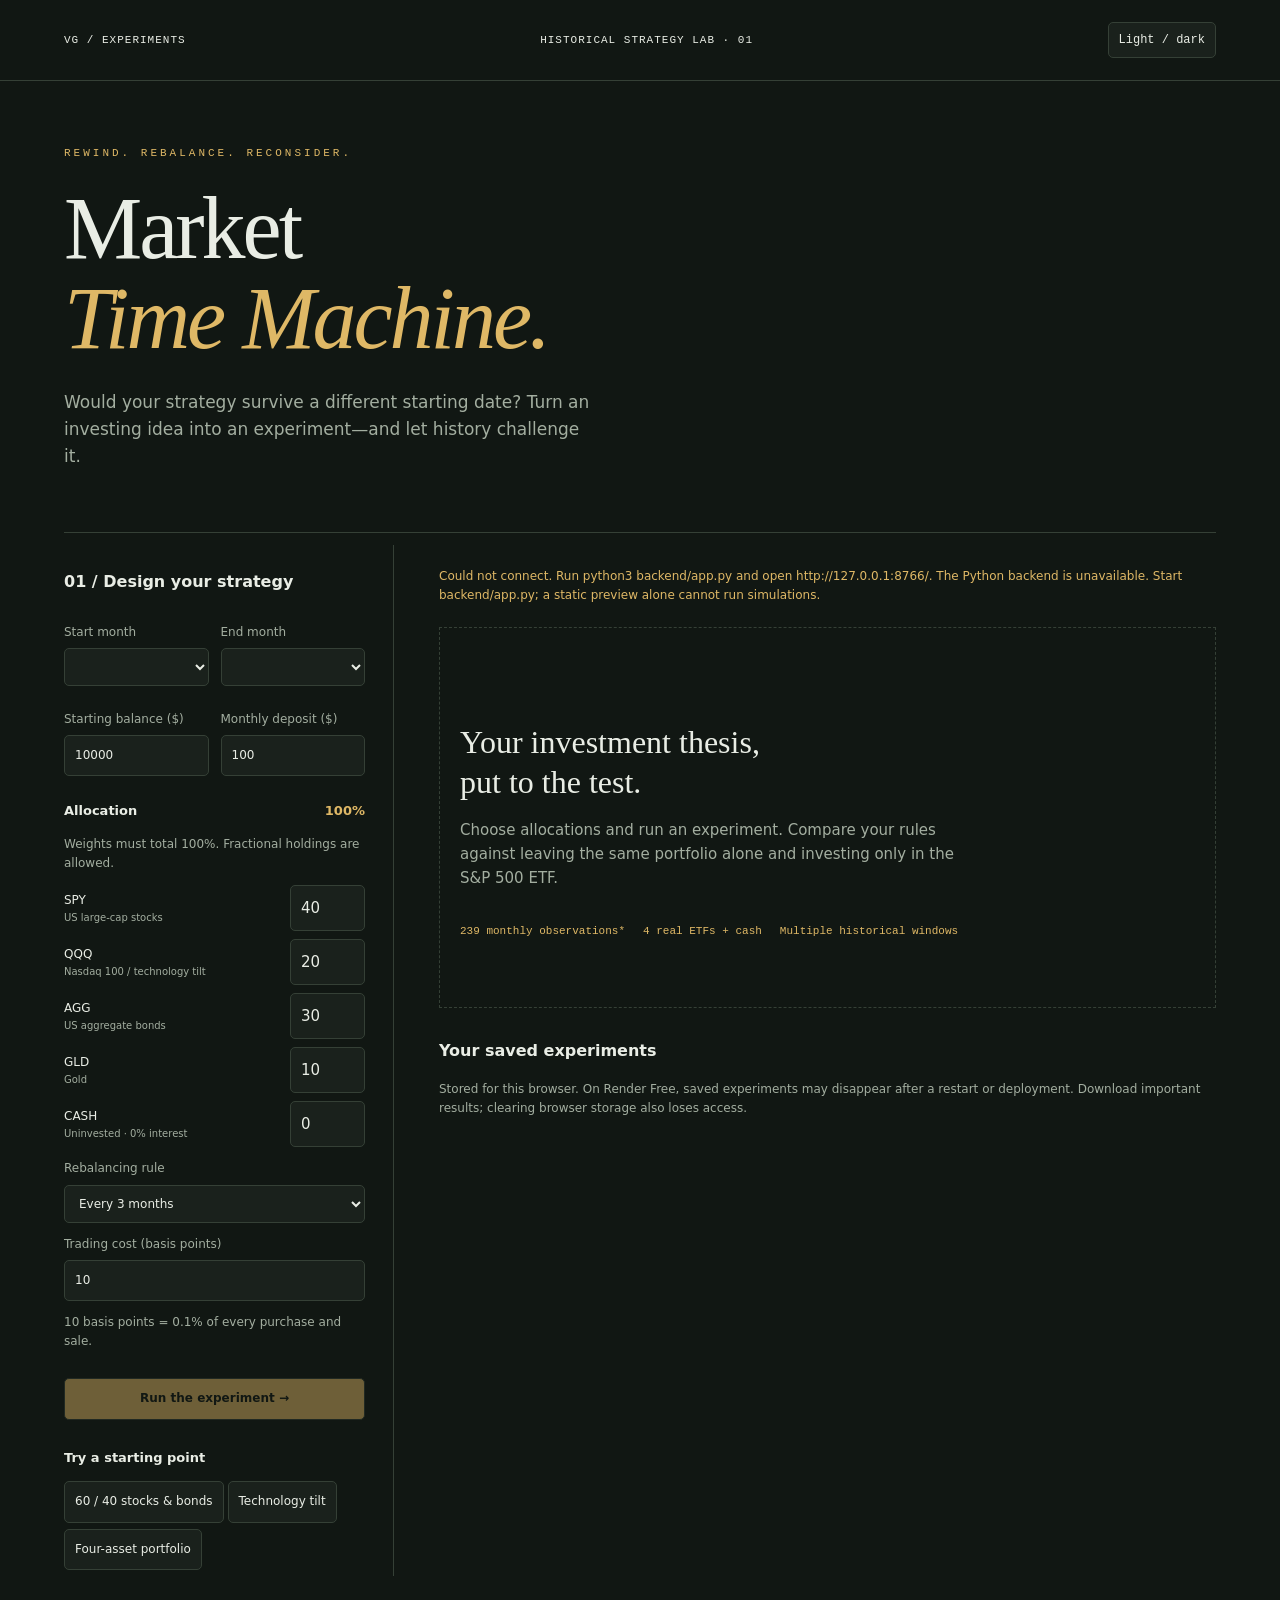
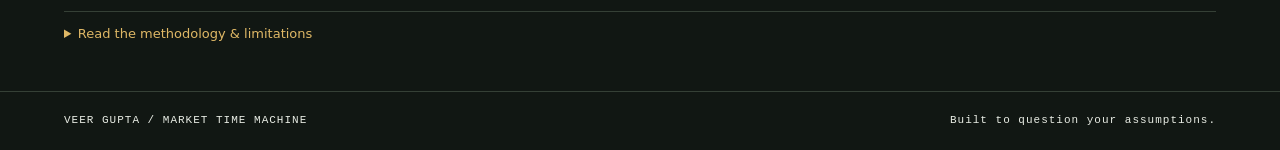
==== market-time-machine/index.html @ cd1a7c91 "Add Market Time Machine strategy simulator and Python backend" ====
<!doctype html><html lang="en"><head><meta charset="utf-8"><meta name="viewport" content="width=device-width,initial-scale=1"><title>Market Time Machine · Strategy Lab</title><link rel="stylesheet" href="style.css"><script defer src="config.js"></script><script defer src="app.js"></script></head><body>
<header><span>VG / EXPERIMENTS</span><span>HISTORICAL STRATEGY LAB · 01</span><button id="theme" aria-label="Switch color theme">Light / dark</button></header>
<main><section class="intro"><p class="eyebrow">REWIND. REBALANCE. RECONSIDER.</p><h1>Market<br><em>Time Machine.</em></h1><p class="lede">Would your strategy survive a different starting date? Turn an investing idea into an experiment—and let history challenge it.</p></section>
<div class="layout"><aside><form id="setup"><h2>01 / Design your strategy</h2><div class="pair"><label>Start month<select id="start"></select></label><label>End month<select id="end"></select></label></div><div class="pair"><label>Starting balance ($)<input id="initial" type="number" min="100" max="10000000" value="10000" required></label><label>Monthly deposit ($)<input id="contribution" type="number" min="0" max="100000" value="100" required></label></div><h3>Allocation <span id="total">100%</span></h3><p class="hint">Weights must total 100%. Fractional holdings are allowed.</p><div id="weights"></div><label>Rebalancing rule<select id="rule"><option value="quarterly">Every 3 months</option><option value="annual">Every 12 months</option><option value="threshold">When allocation drifts >5 points</option><option value="hold">Buy and hold</option></select></label><label>Trading cost (basis points)<input id="fee" type="number" min="0" max="100" step="1" value="10"></label><p class="hint">10 basis points = 0.1% of every purchase and sale.</p><button class="primary" id="run" type="submit">Run the experiment →</button></form><div class="presets"><h3>Try a starting point</h3><button data-preset="balanced">60 / 40 stocks & bonds</button><button data-preset="tech">Technology tilt</button><button data-preset="diverse">Four-asset portfolio</button></div></aside>
<section class="results"><p id="status" role="status" aria-live="polite">Connecting to the historical data library…</p><div id="empty"><h2>Your investment thesis,<br>put to the test.</h2><p>Choose allocations and run an experiment. Compare your rules against leaving the same portfolio alone and investing only in the S&P 500 ETF.</p><div class="empty-grid"><span>239 monthly observations*</span><span>4 real ETFs + cash</span><span>Multiple historical windows</span></div></div><div id="output" hidden><div class="results-head"><h2>02 / Follow the money</h2><button id="export">Download results</button></div><div id="stats" class="stats"></div><div class="chart-top"><div class="legend"><span class="gold">● Your strategy</span><span class="blue">● Buy & hold</span><span class="gray">● SPY benchmark</span></div><select id="view" aria-label="Chart metric"><option value="value">Portfolio value</option><option value="drawdown">Drawdown</option></select></div><svg id="chart" viewBox="0 0 800 340" role="img" aria-label="Historical portfolio comparison chart"></svg><input id="scrub" type="range" min="0" value="0" aria-label="Inspect historical month"><p id="inspect" class="mono"></p><h2>03 / Was it timing or strategy?</h2><p class="hint">Same duration and rules, shifted to different starting months every 12 months. Overlapping windows are not independent tests.</p><div id="rolling"></div><h2>04 / What happened inside?</h2><details><summary id="tradeCount">Rebalancing ledger</summary><div class="table-wrap"><table><thead><tr><th>Month</th><th>Trigger</th><th>Trades (+buy / −sell)</th><th>Cost</th></tr></thead><tbody id="trades"></tbody></table></div></details><div class="save"><label>Experiment name<input id="name" maxlength="80" placeholder="My balanced portfolio"></label><button id="save">Save experiment</button></div></div><section class="saved"><h2>Your saved experiments</h2><p class="hint">Stored for this browser. On Render Free, saved experiments may disappear after a restart or deployment. Download important results; clearing browser storage also loses access.</p><div id="saved"></div></section></section></div>
<details class="method"><summary>Read the methodology & limitations</summary><p>Monthly adjusted prices from Yahoo Finance approximate reinvested distributions and split adjustments. Holdings are model units, not actual historical share counts. Contributions enter at each subsequent month observation. Scheduled rebalancing starts 3 or 12 months after your chosen start; drift rules use that month's observed prices. Trades incur proportional costs on both buys and sells. Cash earns 0%; taxes, inflation, bid/ask spreads, and intramonth changes are excluded.</p><p>Annual return is time-weighted: monthly portfolio returns remove external contributions before compounding. Volatility is the population standard deviation of monthly returns × √12. Drawdown uses the compounded return index so deposits do not hide losses. The SPY benchmark uses identical deposits and fees. Current partial months are excluded. The ETF selection introduces survivorship bias; testing the same history repeatedly can overfit. Historical performance does not predict future performance.</p><p id="source"></p><p>*The available history depends on the cached data snapshot. Educational simulation only.</p></details></main><footer>VEER GUPTA / MARKET TIME MACHINE <span>Built to question your assumptions.</span></footer></body></html>
---- market-time-machine/style.css ----
:root{--bg:#111713;--panel:#1a211c;--ink:#e9ede5;--muted:#a3aea0;--line:#354036;--gold:#dfb866;--blue:#83b6cc}*{box-sizing:border-box}body{margin:0;background:var(--bg);color:var(--ink);font:15px/1.6 system-ui,sans-serif}body.light{--bg:#f3f1e9;--panel:#e8e8de;--ink:#1e3026;--muted:#526254;--line:#c3c9bc;--gold:#936824;--blue:#32677e}header,footer{display:flex;align-items:center;justify-content:space-between;border-bottom:1px solid var(--line);padding:22px 5%;font:11px monospace;letter-spacing:1px}a{color:var(--ink);text-decoration:none}main{max-width:1400px;margin:auto;padding:0 5%}.intro{padding:55px 0 45px;position:relative}.eyebrow{font:11px monospace;letter-spacing:3px;color:var(--gold)}h1{font:clamp(45px,7vw,88px)/1.02 Georgia,serif;letter-spacing:-3px;margin:25px 0}h1 em{color:var(--gold);font-weight:400}.lede{max-width:530px;color:var(--muted);font-size:17px}h2{font-size:16px;margin:24px 0 16px}h3{font-size:13px}p.hint{color:var(--muted);font-size:12px}.layout{display:grid;grid-template-columns:330px minmax(0,1fr);gap:45px;border-top:1px solid var(--line);padding-top:12px}aside{border-right:1px solid var(--line);padding-right:28px}label{display:block;font-size:12px;color:var(--muted);margin:12px 0}input,select,button{font:inherit;color:var(--ink);background:var(--panel);border:1px solid var(--line);border-radius:5px;padding:10px;max-width:100%}label input,label select{display:block;width:100%;margin-top:6px}button{cursor:pointer;font-size:12px}button:hover{border-color:var(--gold)}button:disabled{opacity:.45;cursor:wait}input:focus,button:focus-visible,select:focus{outline:2px solid var(--gold);outline-offset:3px}.pair{display:grid;grid-template-columns:1fr 1fr;gap:12px}.weight{display:flex;align-items:center;justify-content:space-between;margin:8px 0}.weight label{margin:0;color:var(--ink)}.weight small{display:block;color:var(--muted);font-size:10px}.weight input{width:75px}#total{float:right;color:var(--gold)}.primary{background:var(--gold);color:var(--bg);width:100%;font-weight:700;margin:15px 0}.presets button{margin:0 4px 6px 0}#status{font-size:12px;color:var(--gold);padding:10px 0;min-height:40px}#empty{padding:70px 20px;border:1px dashed var(--line);margin-bottom:30px}#empty h2{font:32px/1.25 Georgia,serif}#empty p{max-width:500px;color:var(--muted)}.empty-grid{display:flex;gap:18px;flex-wrap:wrap;font:11px monospace;color:var(--gold);margin-top:35px}.stats{display:grid;grid-template-columns:repeat(4,1fr);gap:10px;border-block:1px solid var(--line);padding:22px 0}.stat strong{display:block;font:24px Georgia,serif}.stat span{font-size:11px;color:var(--muted)}.results-head,.chart-top{display:flex;align-items:center;justify-content:space-between;gap:10px}.chart-top{margin-top:24px}.legend{font-size:11px;display:flex;gap:12px;flex-wrap:wrap}.gold{color:var(--gold)}.blue{color:var(--blue)}.gray{color:var(--muted)}#chart{width:100%;margin-top:16px;overflow:visible}#scrub{width:100%;accent-color:var(--gold)}.mono{font:12px monospace;color:var(--muted)}.window{display:grid;grid-template-columns:1fr 1fr 1fr;gap:12px;padding:12px 0;border-bottom:1px solid var(--line);font-size:12px}.window small{display:block;color:var(--muted)}summary{cursor:pointer;color:var(--gold);padding:12px 0}.table-wrap{overflow:auto}table{width:100%;border-collapse:collapse;font-size:11px}td,th{text-align:left;padding:10px;border-bottom:1px solid var(--line)}.save{display:flex;align-items:end;gap:12px}.save label{flex:1}.save button{margin-bottom:12px}.saved{margin:30px 0}.saved button{margin:4px}.method{border-top:1px solid var(--line);margin:35px 0;font-size:13px;color:var(--muted)}footer{border-top:1px solid var(--line);border-bottom:0;margin-top:30px}svg text{fill:var(--muted);font:11px monospace}@media(max-width:850px){.layout{grid-template-columns:1fr;gap:20px}aside{border:0;padding:0}.stats{grid-template-columns:1fr 1fr}header span{display:none}.intro{padding-top:30px}.window{font-size:11px}footer span{display:none}.chart-top{align-items:start;flex-direction:column}}
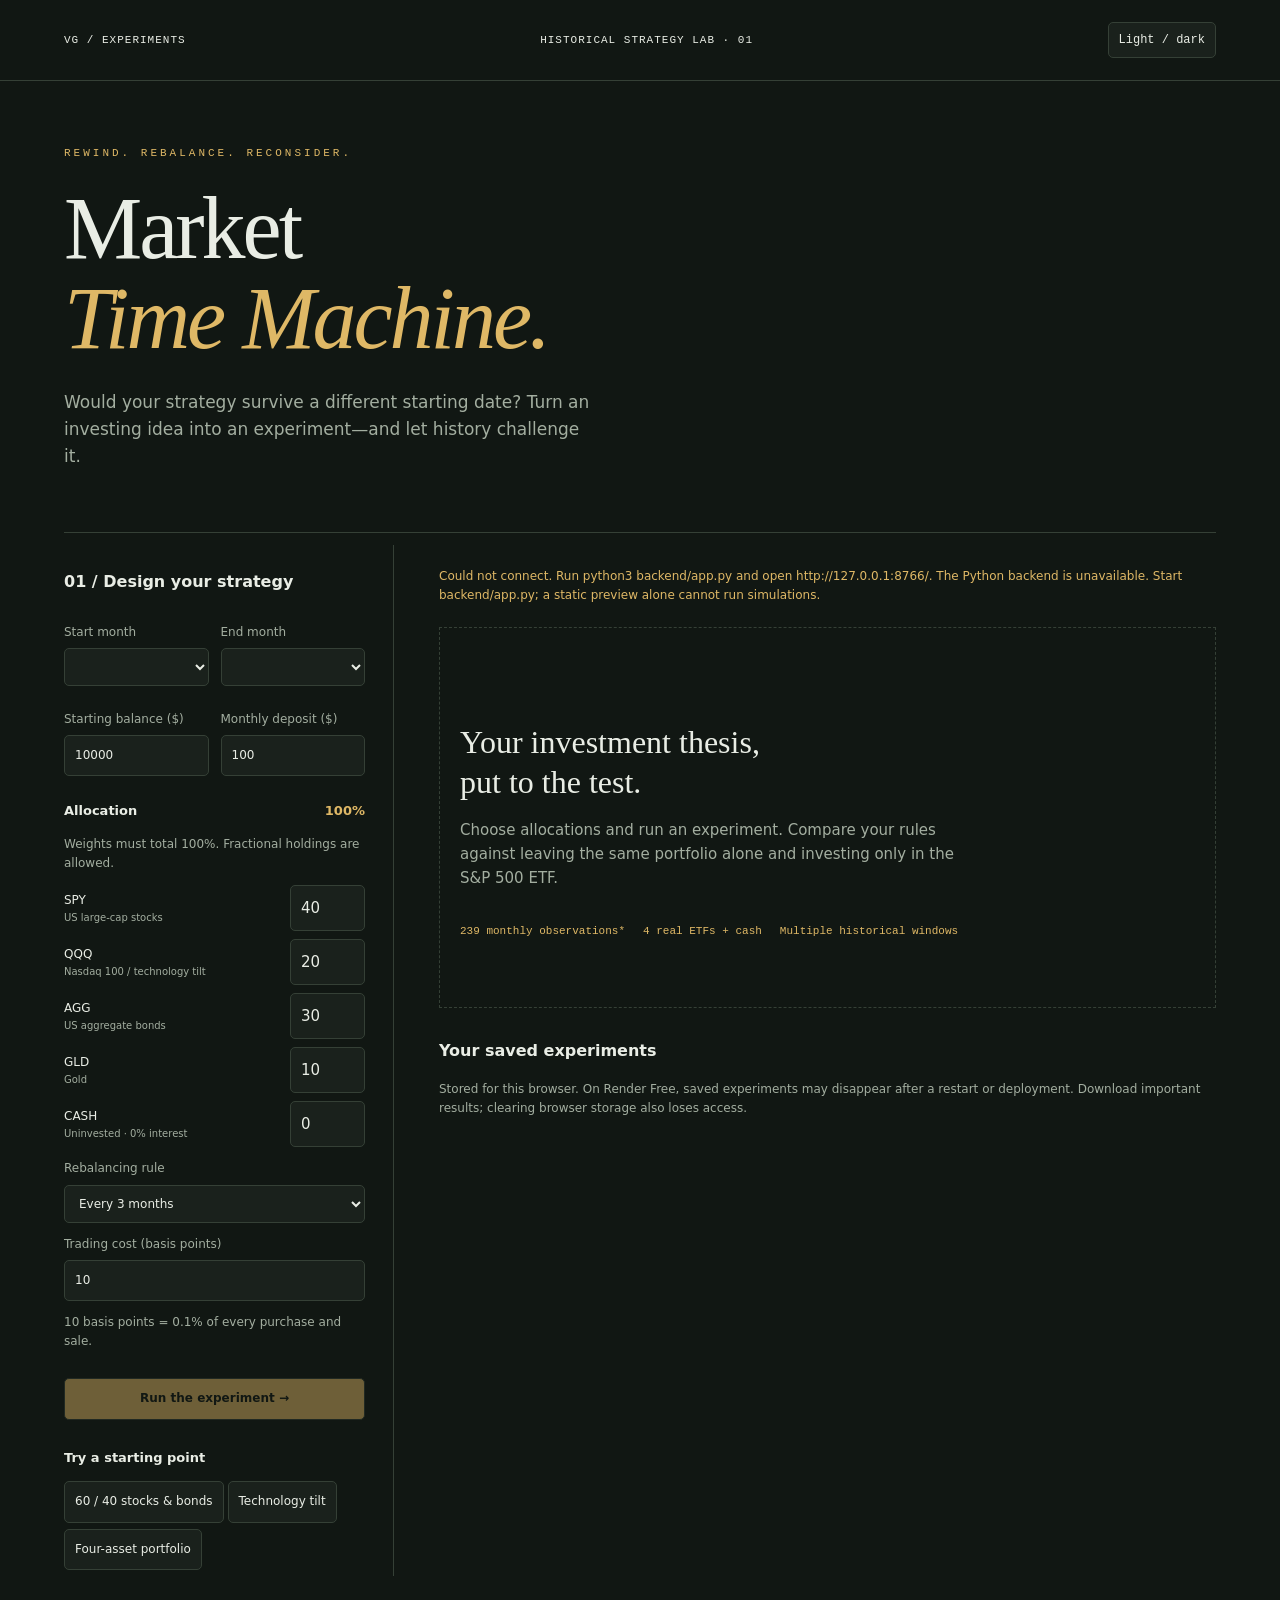
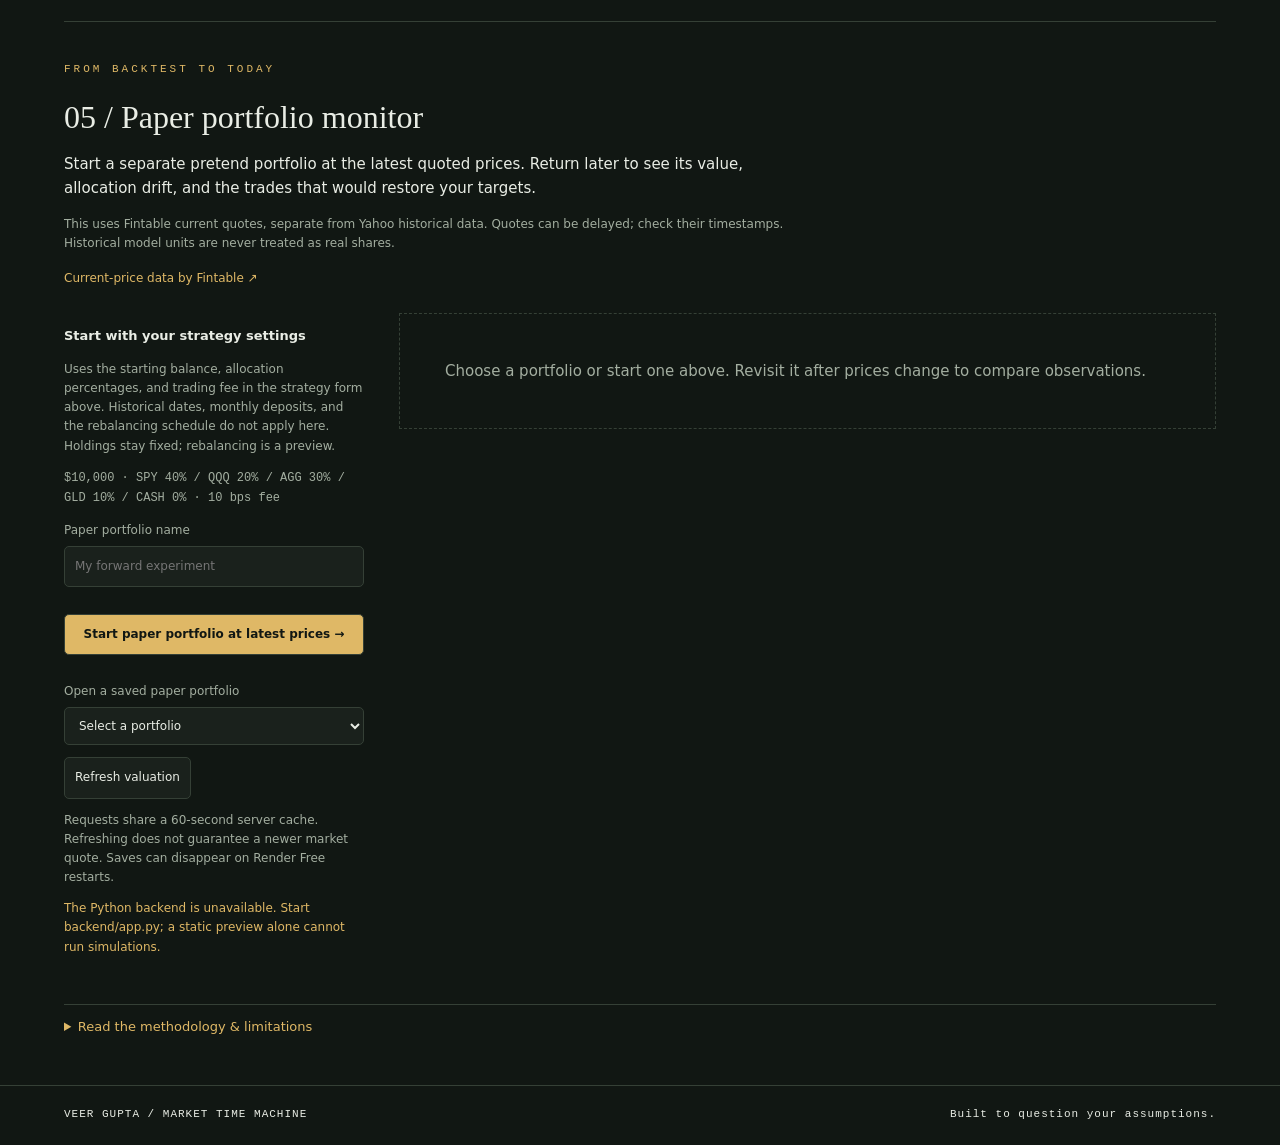
==== commit 57dd8843: "Add current-price paper portfolio monitor and update documentation" ====
--- a/market-time-machine/index.html
+++ b/market-time-machine/index.html
@@ -1,6 +1,7 @@
-<!doctype html><html lang="en"><head><meta charset="utf-8"><meta name="viewport" content="width=device-width,initial-scale=1"><title>Market Time Machine · Strategy Lab</title><link rel="stylesheet" href="style.css"><script defer src="config.js"></script><script defer src="app.js"></script></head><body>
+<!doctype html><html lang="en"><head><meta charset="utf-8"><meta name="viewport" content="width=device-width,initial-scale=1"><title>Market Time Machine · Strategy Lab</title><link rel="stylesheet" href="style.css"><script defer src="config.js"></script><script defer src="app.js"></script><script defer src="paper.js"></script></head><body>
 <header><span>VG / EXPERIMENTS</span><span>HISTORICAL STRATEGY LAB · 01</span><button id="theme" aria-label="Switch color theme">Light / dark</button></header>
 <main><section class="intro"><p class="eyebrow">REWIND. REBALANCE. RECONSIDER.</p><h1>Market<br><em>Time Machine.</em></h1><p class="lede">Would your strategy survive a different starting date? Turn an investing idea into an experiment—and let history challenge it.</p></section>
 <div class="layout"><aside><form id="setup"><h2>01 / Design your strategy</h2><div class="pair"><label>Start month<select id="start"></select></label><label>End month<select id="end"></select></label></div><div class="pair"><label>Starting balance ($)<input id="initial" type="number" min="100" max="10000000" value="10000" required></label><label>Monthly deposit ($)<input id="contribution" type="number" min="0" max="100000" value="100" required></label></div><h3>Allocation <span id="total">100%</span></h3><p class="hint">Weights must total 100%. Fractional holdings are allowed.</p><div id="weights"></div><label>Rebalancing rule<select id="rule"><option value="quarterly">Every 3 months</option><option value="annual">Every 12 months</option><option value="threshold">When allocation drifts >5 points</option><option value="hold">Buy and hold</option></select></label><label>Trading cost (basis points)<input id="fee" type="number" min="0" max="100" step="1" value="10"></label><p class="hint">10 basis points = 0.1% of every purchase and sale.</p><button class="primary" id="run" type="submit">Run the experiment →</button></form><div class="presets"><h3>Try a starting point</h3><button data-preset="balanced">60 / 40 stocks & bonds</button><button data-preset="tech">Technology tilt</button><button data-preset="diverse">Four-asset portfolio</button></div></aside>
 <section class="results"><p id="status" role="status" aria-live="polite">Connecting to the historical data library…</p><div id="empty"><h2>Your investment thesis,<br>put to the test.</h2><p>Choose allocations and run an experiment. Compare your rules against leaving the same portfolio alone and investing only in the S&P 500 ETF.</p><div class="empty-grid"><span>239 monthly observations*</span><span>4 real ETFs + cash</span><span>Multiple historical windows</span></div></div><div id="output" hidden><div class="results-head"><h2>02 / Follow the money</h2><button id="export">Download results</button></div><div id="stats" class="stats"></div><div class="chart-top"><div class="legend"><span class="gold">● Your strategy</span><span class="blue">● Buy & hold</span><span class="gray">● SPY benchmark</span></div><select id="view" aria-label="Chart metric"><option value="value">Portfolio value</option><option value="drawdown">Drawdown</option></select></div><svg id="chart" viewBox="0 0 800 340" role="img" aria-label="Historical portfolio comparison chart"></svg><input id="scrub" type="range" min="0" value="0" aria-label="Inspect historical month"><p id="inspect" class="mono"></p><h2>03 / Was it timing or strategy?</h2><p class="hint">Same duration and rules, shifted to different starting months every 12 months. Overlapping windows are not independent tests.</p><div id="rolling"></div><h2>04 / What happened inside?</h2><details><summary id="tradeCount">Rebalancing ledger</summary><div class="table-wrap"><table><thead><tr><th>Month</th><th>Trigger</th><th>Trades (+buy / −sell)</th><th>Cost</th></tr></thead><tbody id="trades"></tbody></table></div></details><div class="save"><label>Experiment name<input id="name" maxlength="80" placeholder="My balanced portfolio"></label><button id="save">Save experiment</button></div></div><section class="saved"><h2>Your saved experiments</h2><p class="hint">Stored for this browser. On Render Free, saved experiments may disappear after a restart or deployment. Download important results; clearing browser storage also loses access.</p><div id="saved"></div></section></section></div>
+<section class="paper" aria-labelledby="paperHeading"><div class="paper-intro"><p class="eyebrow">FROM BACKTEST TO TODAY</p><h2 id="paperHeading">05 / Paper portfolio monitor</h2><p>Start a separate pretend portfolio at the latest quoted prices. Return later to see its value, allocation drift, and the trades that would restore your targets.</p><p class="hint">This uses Fintable current quotes, separate from Yahoo historical data. Quotes can be delayed; check their timestamps. Historical model units are never treated as real shares.</p><a href="https://fintable.io" target="_blank" rel="noopener">Current-price data by Fintable ↗</a></div><div class="paper-layout"><div><h3>Start with your strategy settings</h3><p class="hint">Uses the starting balance, allocation percentages, and trading fee in the strategy form above. Historical dates, monthly deposits, and the rebalancing schedule do not apply here. Holdings stay fixed; rebalancing is a preview.</p><p id="paperSetup" class="mono"></p><label>Paper portfolio name<input id="paperName" maxlength="80" placeholder="My forward experiment"></label><button id="paperCreate" class="primary">Start paper portfolio at latest prices →</button><label>Open a saved paper portfolio<select id="paperSelect"><option value="">Select a portfolio</option></select></label><button id="paperRefresh">Refresh valuation</button><p class="hint">Requests share a 60-second server cache. Refreshing does not guarantee a newer market quote. Saves can disappear on Render Free restarts.</p><p id="paperStatus" role="status" aria-live="polite">Loading saved paper portfolios…</p></div><div><div id="paperEmpty" class="paper-empty">Choose a portfolio or start one above. Revisit it after prices change to compare observations.</div><div id="paperOutput" hidden><h3 id="paperTitle"></h3><div id="paperStats" class="stats"></div><p id="paperSource" class="hint"></p><div class="table-wrap"><table><thead><tr><th>Asset</th><th>Shares</th><th>Latest price / timestamp</th><th>Value</th><th>Target / actual</th><th>Drift</th></tr></thead><tbody id="paperRows"></tbody></table></div><h3>Rebalancing preview</h3><p class="hint">Uses fractional shares and the saved trading fee. Positive amounts buy; negative amounts sell. This plan does not change holdings or place real trades.</p><div id="paperPlan"></div><p id="paperCost" class="mono"></p><h3>Observed portfolio value</h3><p class="hint">Each fresh quote request records a valuation. These are actual observations since creation, not reconstructed historical results. Different assets may have different quote times.</p><svg id="paperChart" viewBox="0 0 700 220" role="img" aria-label="Paper portfolio value observations"></svg><p id="paperHistory" class="mono"></p><button id="paperDownload">Download paper portfolio report</button></div></div></div></section>
 <details class="method"><summary>Read the methodology & limitations</summary><p>Monthly adjusted prices from Yahoo Finance approximate reinvested distributions and split adjustments. Holdings are model units, not actual historical share counts. Contributions enter at each subsequent month observation. Scheduled rebalancing starts 3 or 12 months after your chosen start; drift rules use that month's observed prices. Trades incur proportional costs on both buys and sells. Cash earns 0%; taxes, inflation, bid/ask spreads, and intramonth changes are excluded.</p><p>Annual return is time-weighted: monthly portfolio returns remove external contributions before compounding. Volatility is the population standard deviation of monthly returns × √12. Drawdown uses the compounded return index so deposits do not hide losses. The SPY benchmark uses identical deposits and fees. Current partial months are excluded. The ETF selection introduces survivorship bias; testing the same history repeatedly can overfit. Historical performance does not predict future performance.</p><p id="source"></p><p>*The available history depends on the cached data snapshot. Educational simulation only.</p></details></main><footer>VEER GUPTA / MARKET TIME MACHINE <span>Built to question your assumptions.</span></footer></body></html>
--- a/market-time-machine/style.css
+++ b/market-time-machine/style.css
@@ -1 +1,5 @@
 :root{--bg:#111713;--panel:#1a211c;--ink:#e9ede5;--muted:#a3aea0;--line:#354036;--gold:#dfb866;--blue:#83b6cc}*{box-sizing:border-box}body{margin:0;background:var(--bg);color:var(--ink);font:15px/1.6 system-ui,sans-serif}body.light{--bg:#f3f1e9;--panel:#e8e8de;--ink:#1e3026;--muted:#526254;--line:#c3c9bc;--gold:#936824;--blue:#32677e}header,footer{display:flex;align-items:center;justify-content:space-between;border-bottom:1px solid var(--line);padding:22px 5%;font:11px monospace;letter-spacing:1px}a{color:var(--ink);text-decoration:none}main{max-width:1400px;margin:auto;padding:0 5%}.intro{padding:55px 0 45px;position:relative}.eyebrow{font:11px monospace;letter-spacing:3px;color:var(--gold)}h1{font:clamp(45px,7vw,88px)/1.02 Georgia,serif;letter-spacing:-3px;margin:25px 0}h1 em{color:var(--gold);font-weight:400}.lede{max-width:530px;color:var(--muted);font-size:17px}h2{font-size:16px;margin:24px 0 16px}h3{font-size:13px}p.hint{color:var(--muted);font-size:12px}.layout{display:grid;grid-template-columns:330px minmax(0,1fr);gap:45px;border-top:1px solid var(--line);padding-top:12px}aside{border-right:1px solid var(--line);padding-right:28px}label{display:block;font-size:12px;color:var(--muted);margin:12px 0}input,select,button{font:inherit;color:var(--ink);background:var(--panel);border:1px solid var(--line);border-radius:5px;padding:10px;max-width:100%}label input,label select{display:block;width:100%;margin-top:6px}button{cursor:pointer;font-size:12px}button:hover{border-color:var(--gold)}button:disabled{opacity:.45;cursor:wait}input:focus,button:focus-visible,select:focus{outline:2px solid var(--gold);outline-offset:3px}.pair{display:grid;grid-template-columns:1fr 1fr;gap:12px}.weight{display:flex;align-items:center;justify-content:space-between;margin:8px 0}.weight label{margin:0;color:var(--ink)}.weight small{display:block;color:var(--muted);font-size:10px}.weight input{width:75px}#total{float:right;color:var(--gold)}.primary{background:var(--gold);color:var(--bg);width:100%;font-weight:700;margin:15px 0}.presets button{margin:0 4px 6px 0}#status{font-size:12px;color:var(--gold);padding:10px 0;min-height:40px}#empty{padding:70px 20px;border:1px dashed var(--line);margin-bottom:30px}#empty h2{font:32px/1.25 Georgia,serif}#empty p{max-width:500px;color:var(--muted)}.empty-grid{display:flex;gap:18px;flex-wrap:wrap;font:11px monospace;color:var(--gold);margin-top:35px}.stats{display:grid;grid-template-columns:repeat(4,1fr);gap:10px;border-block:1px solid var(--line);padding:22px 0}.stat strong{display:block;font:24px Georgia,serif}.stat span{font-size:11px;color:var(--muted)}.results-head,.chart-top{display:flex;align-items:center;justify-content:space-between;gap:10px}.chart-top{margin-top:24px}.legend{font-size:11px;display:flex;gap:12px;flex-wrap:wrap}.gold{color:var(--gold)}.blue{color:var(--blue)}.gray{color:var(--muted)}#chart{width:100%;margin-top:16px;overflow:visible}#scrub{width:100%;accent-color:var(--gold)}.mono{font:12px monospace;color:var(--muted)}.window{display:grid;grid-template-columns:1fr 1fr 1fr;gap:12px;padding:12px 0;border-bottom:1px solid var(--line);font-size:12px}.window small{display:block;color:var(--muted)}summary{cursor:pointer;color:var(--gold);padding:12px 0}.table-wrap{overflow:auto}table{width:100%;border-collapse:collapse;font-size:11px}td,th{text-align:left;padding:10px;border-bottom:1px solid var(--line)}.save{display:flex;align-items:end;gap:12px}.save label{flex:1}.save button{margin-bottom:12px}.saved{margin:30px 0}.saved button{margin:4px}.method{border-top:1px solid var(--line);margin:35px 0;font-size:13px;color:var(--muted)}footer{border-top:1px solid var(--line);border-bottom:0;margin-top:30px}svg text{fill:var(--muted);font:11px monospace}@media(max-width:850px){.layout{grid-template-columns:1fr;gap:20px}aside{border:0;padding:0}.stats{grid-template-columns:1fr 1fr}header span{display:none}.intro{padding-top:30px}.window{font-size:11px}footer span{display:none}.chart-top{align-items:start;flex-direction:column}}
+
+.paper{border-top:1px solid var(--line);margin-top:45px;padding-top:30px}.paper-intro{max-width:750px}.paper-intro h2{font:32px Georgia,serif}.paper-intro a{font-size:12px;color:var(--gold)}.paper-layout{display:grid;grid-template-columns:300px minmax(0,1fr);gap:35px;margin-top:24px}.paper-empty{padding:45px;border:1px dashed var(--line);color:var(--muted)}#paperStatus{font-size:12px;color:var(--gold)}#paperSetup{line-height:1.7}#paperPlan{display:flex;flex-wrap:wrap;gap:15px;font-size:12px}#paperChart{width:100%;margin:15px 0}.paper .stats{grid-template-columns:repeat(3,1fr)}@media(max-width:850px){.paper-layout{grid-template-columns:minmax(0,1fr)}.paper .stats{grid-template-columns:1fr 1fr}.paper-empty{padding:25px}}
+
+.paper-layout>div{min-width:0}.paper .mono{overflow-wrap:anywhere}
